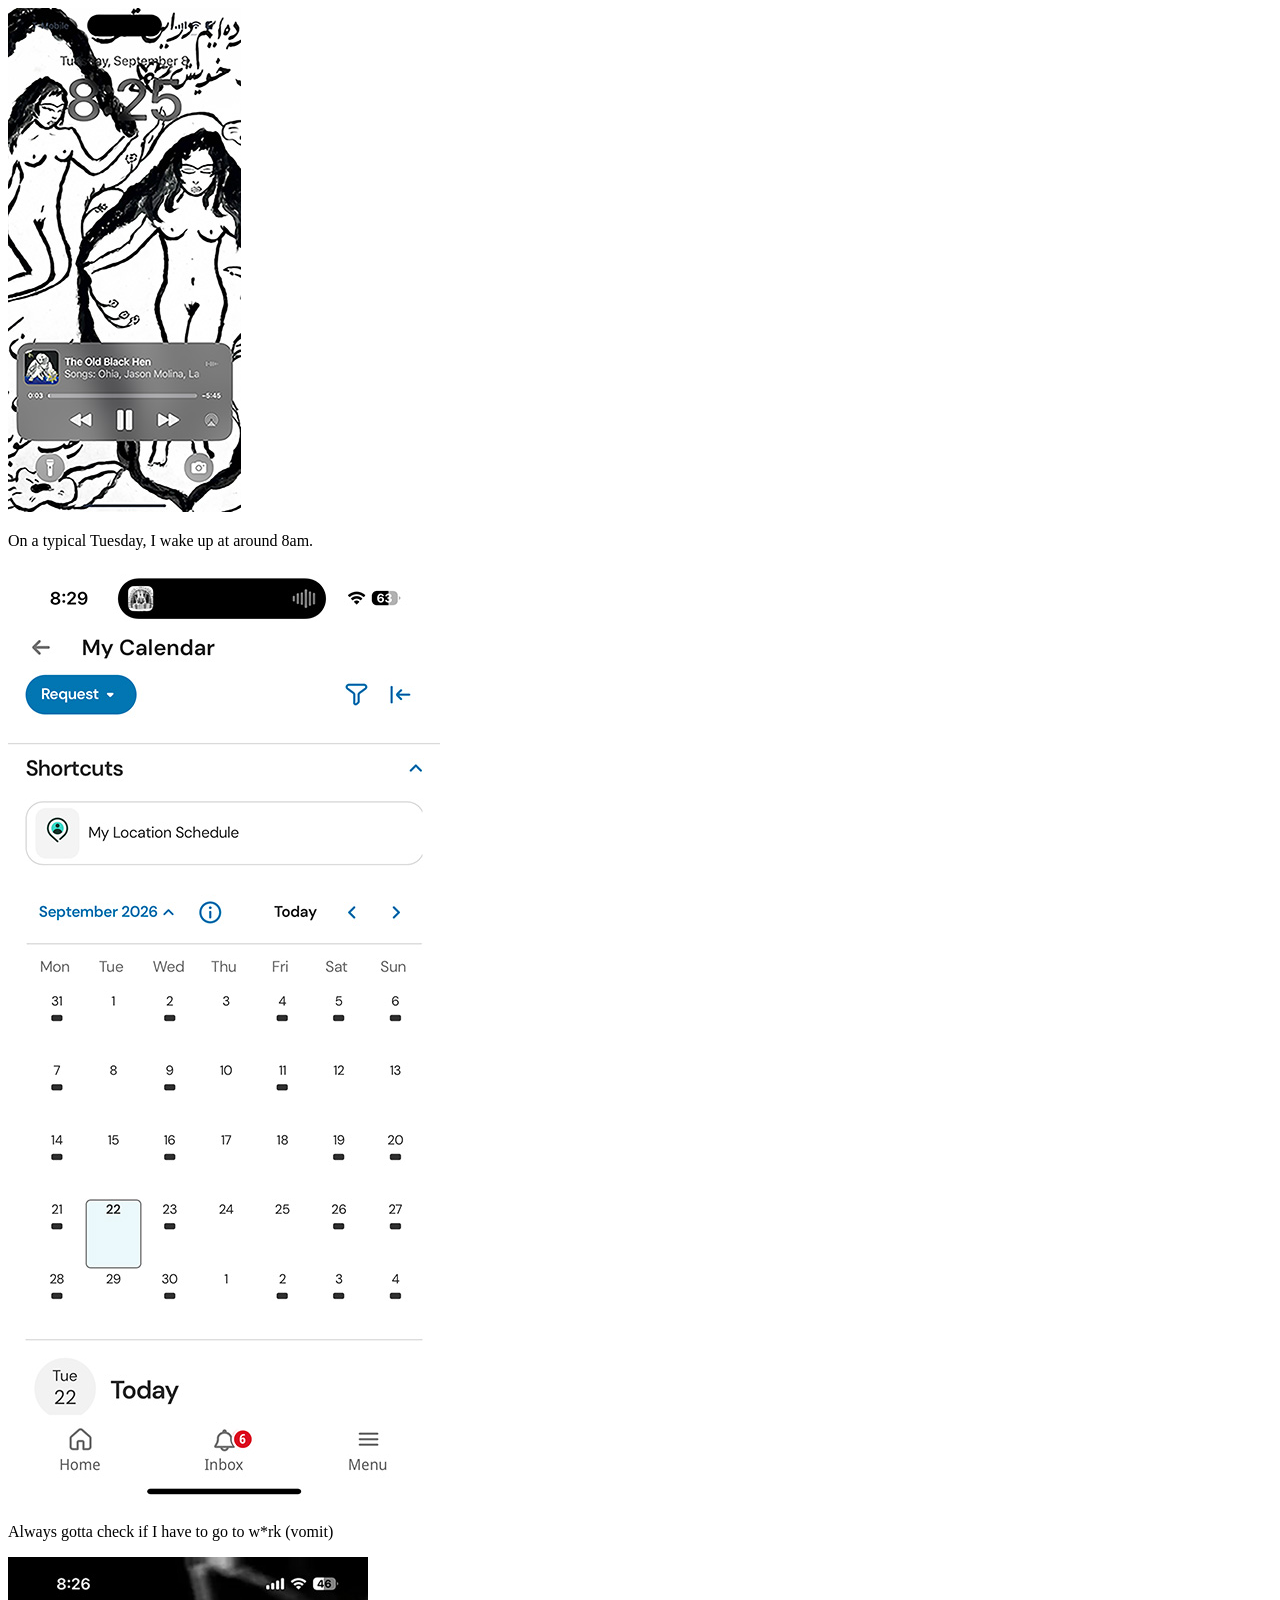
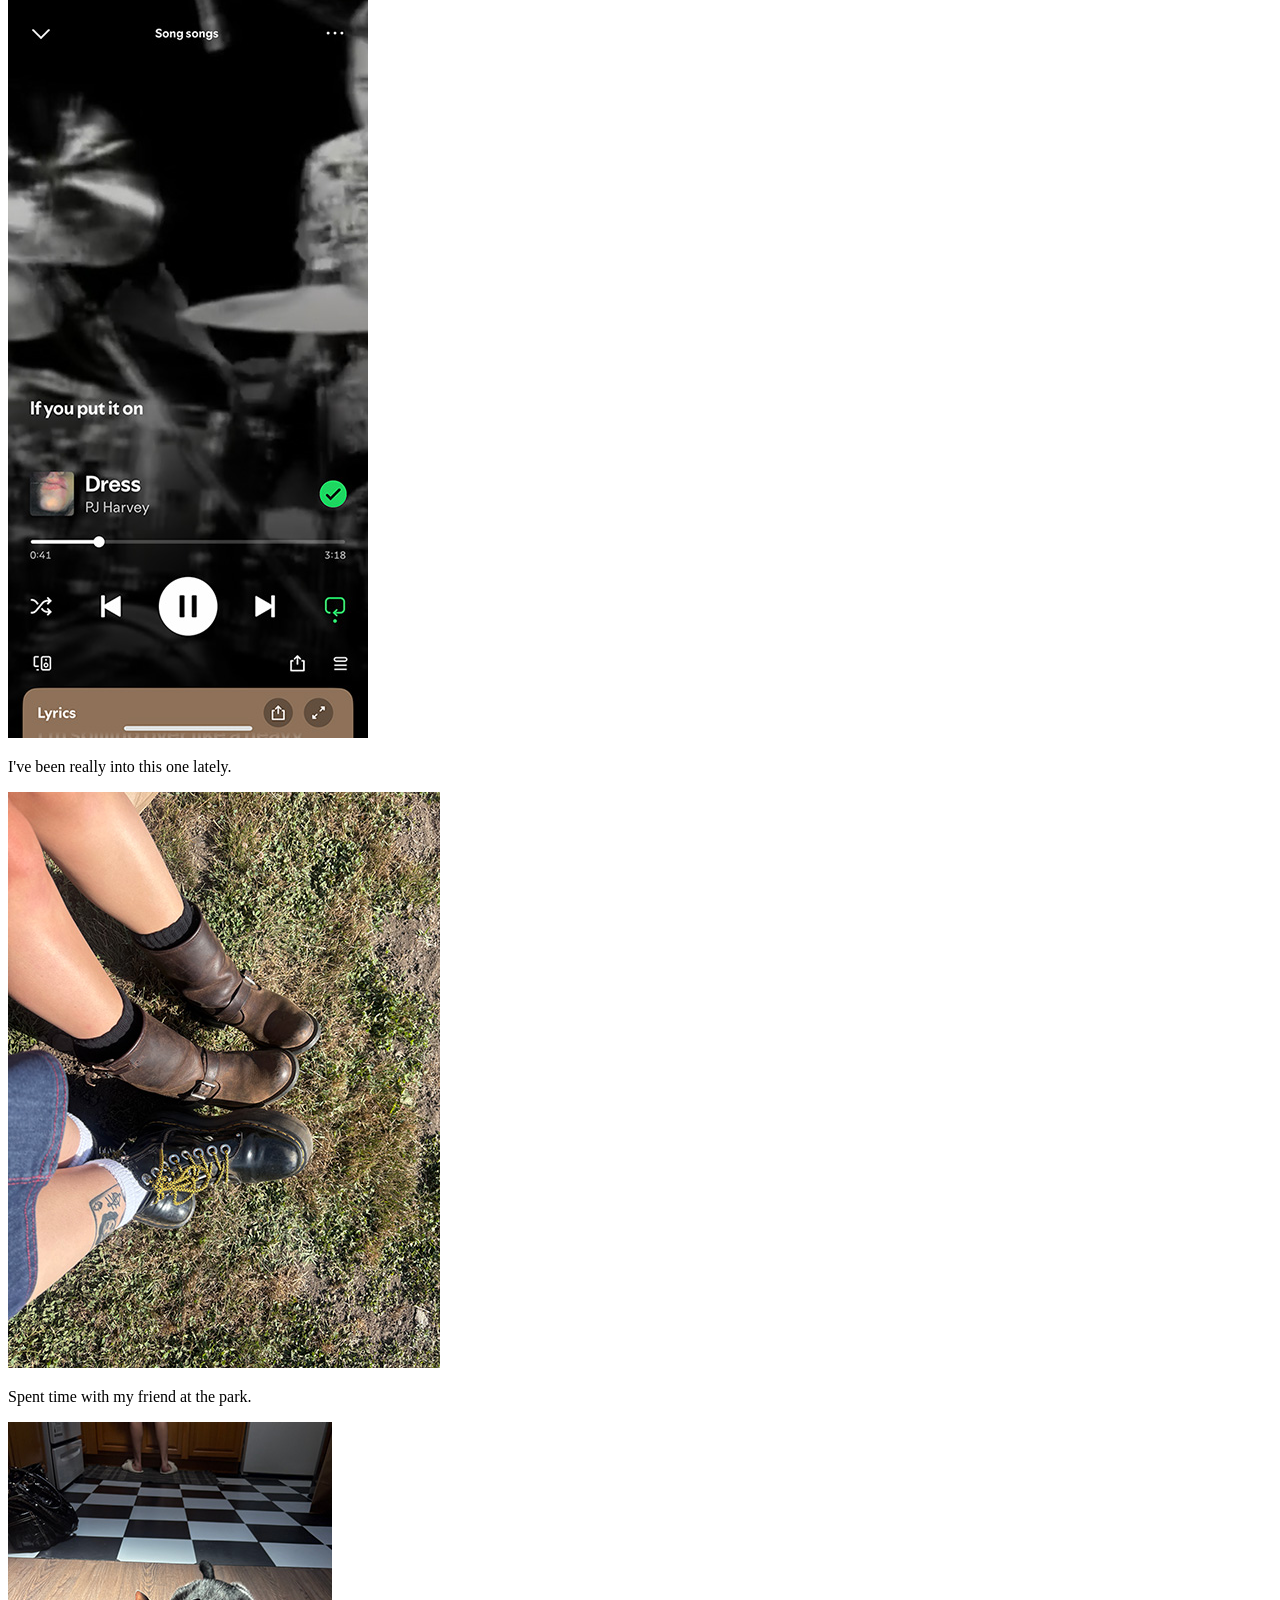
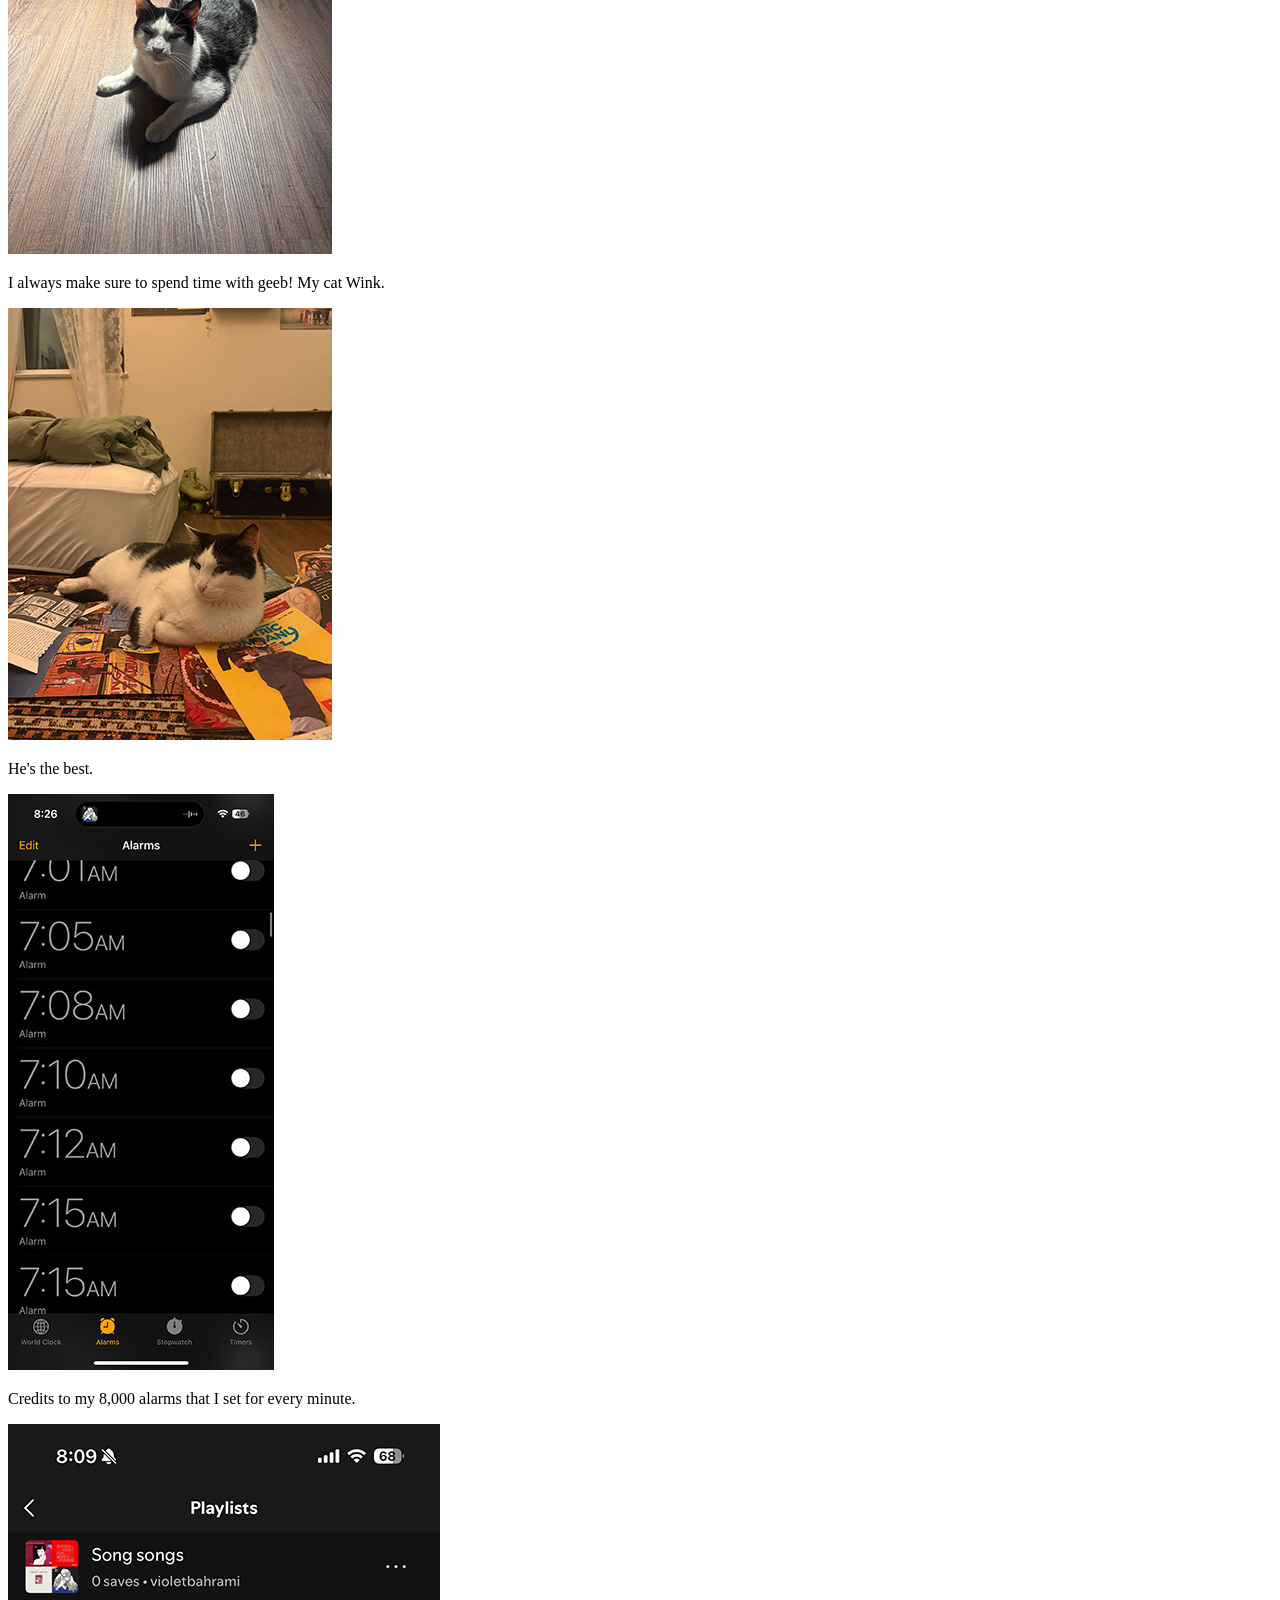
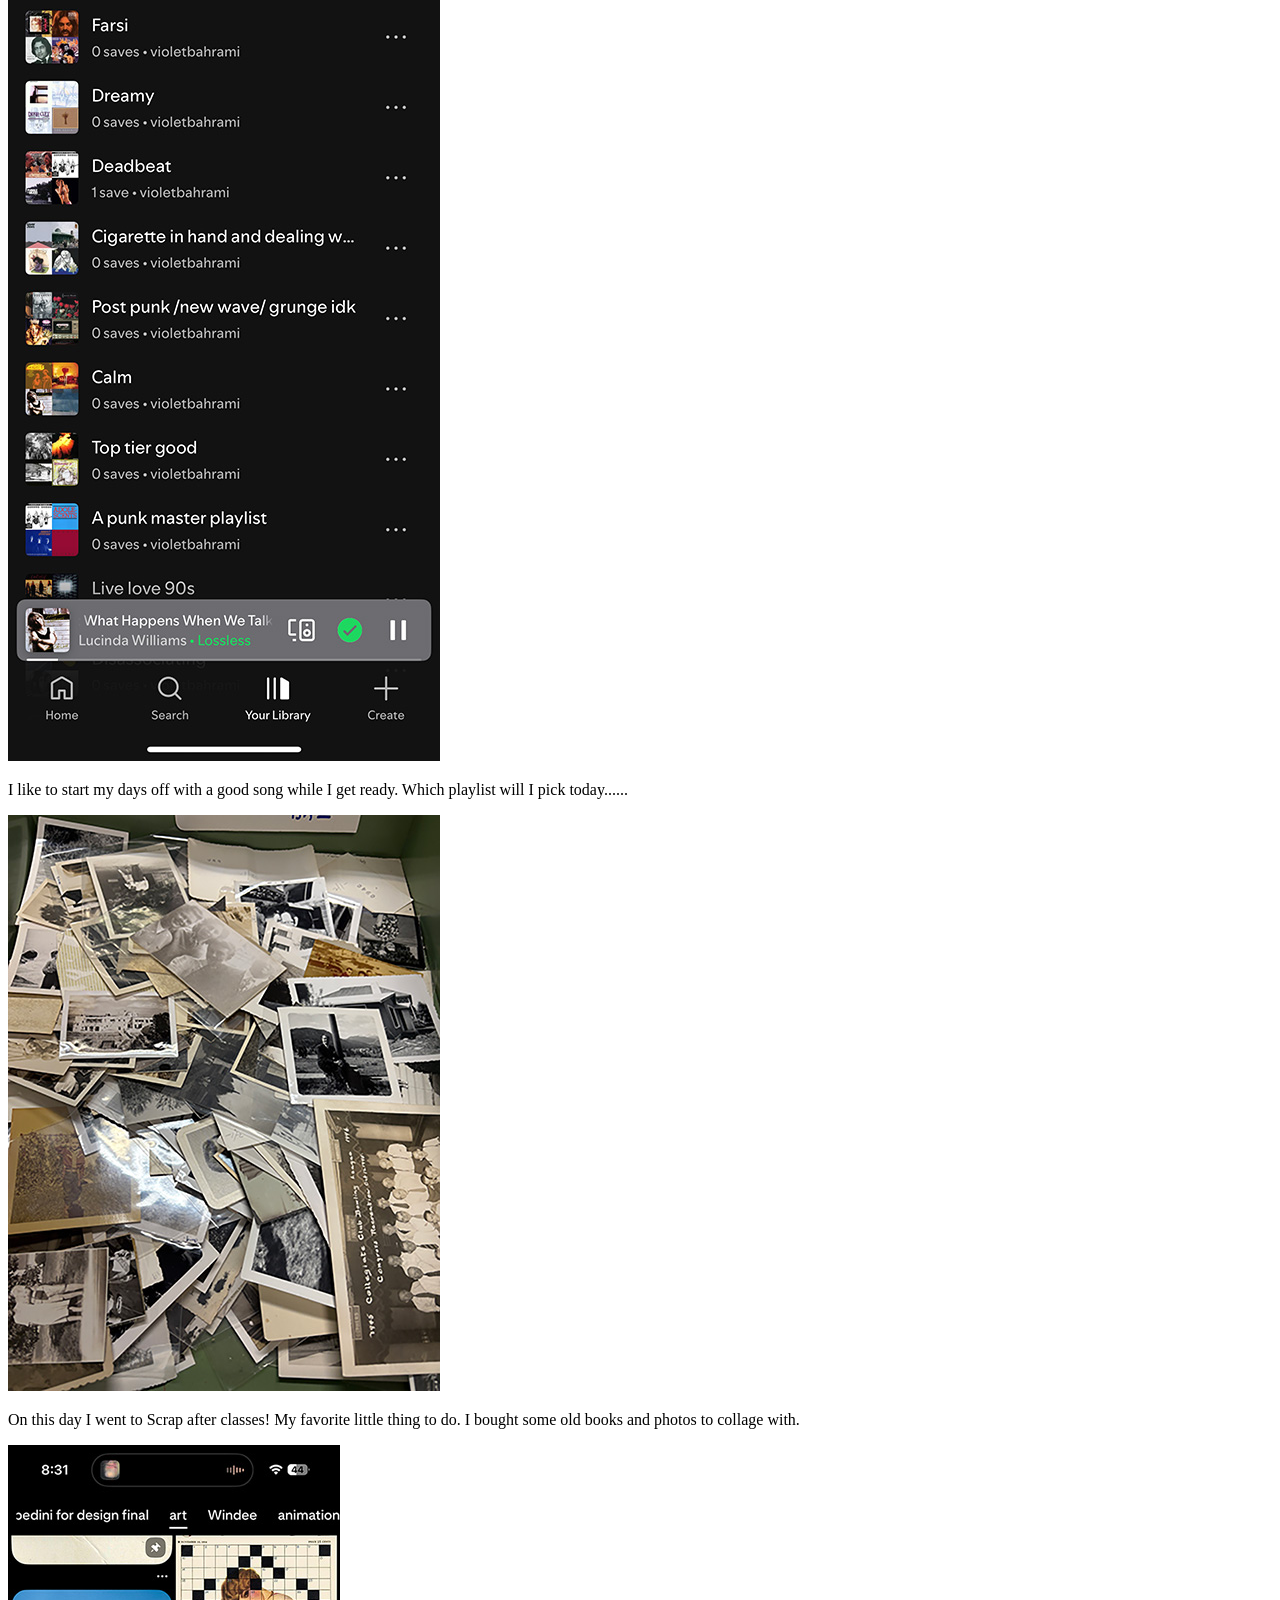
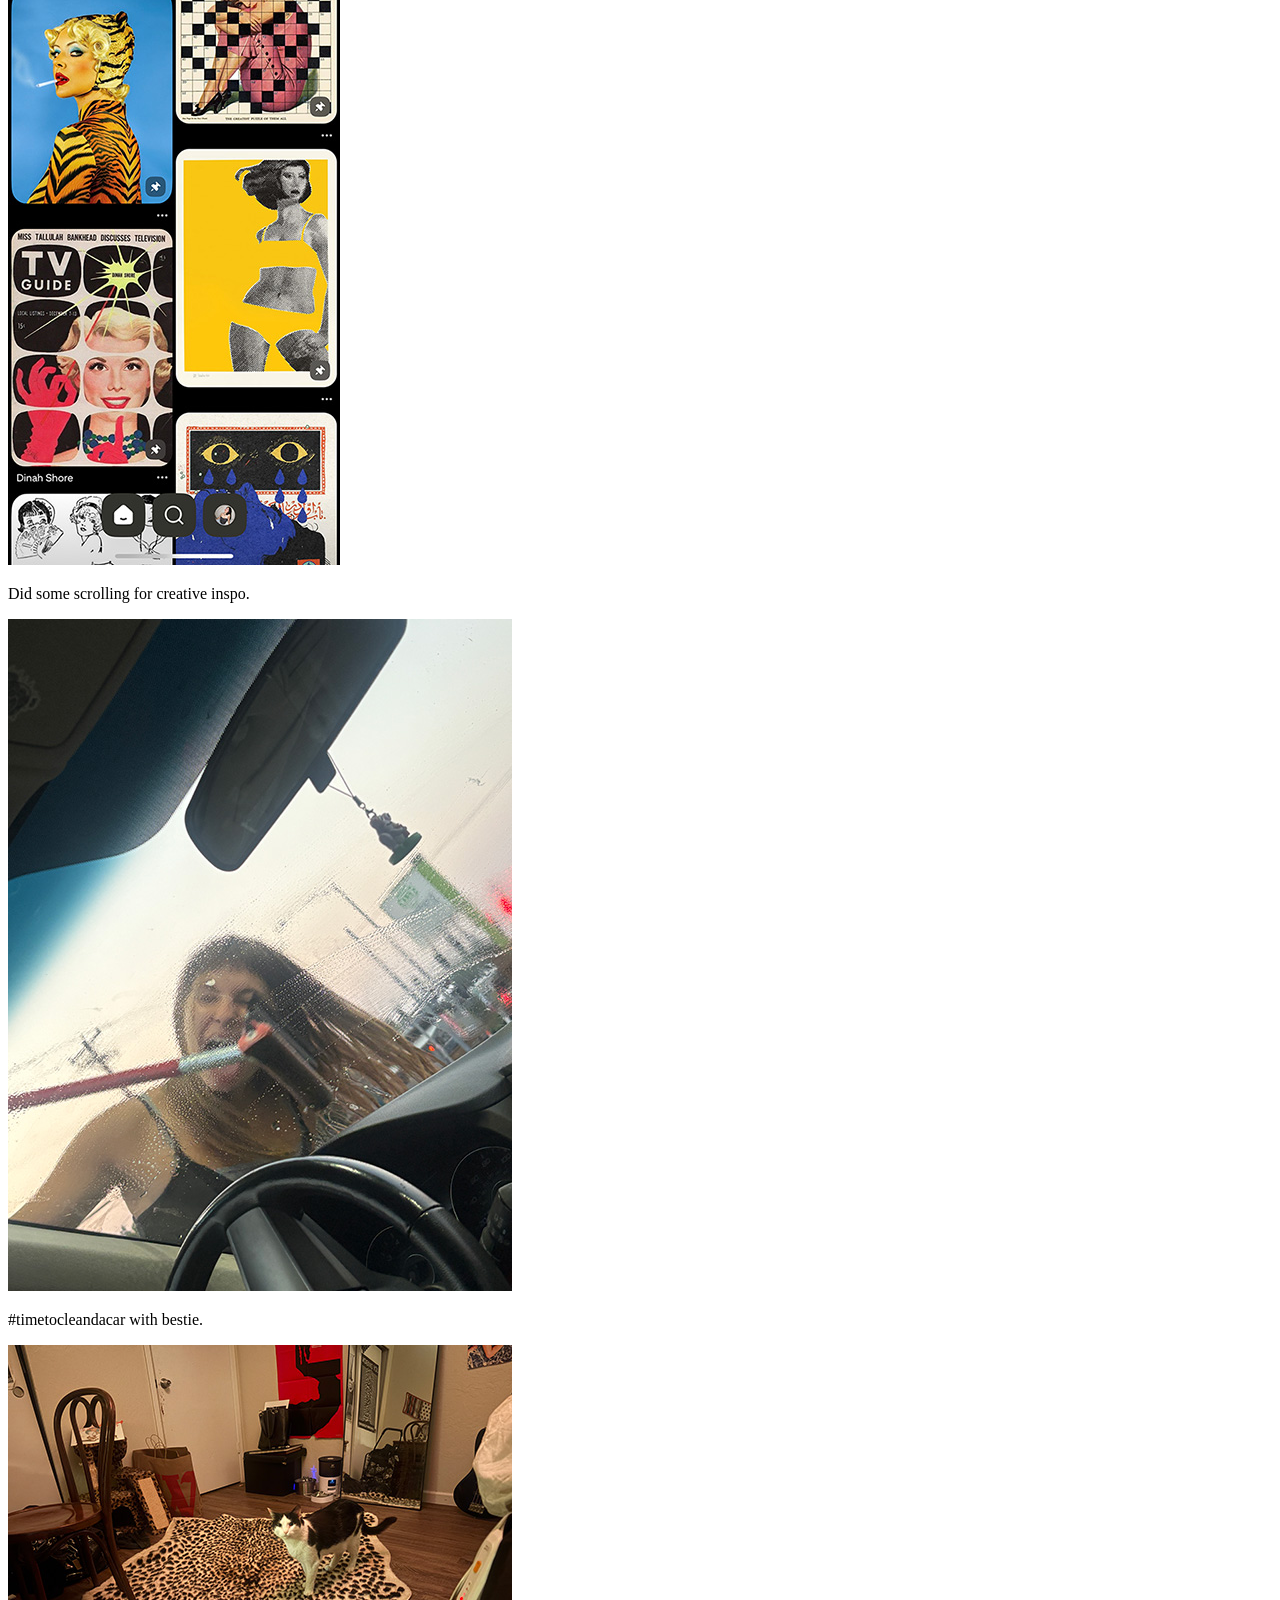
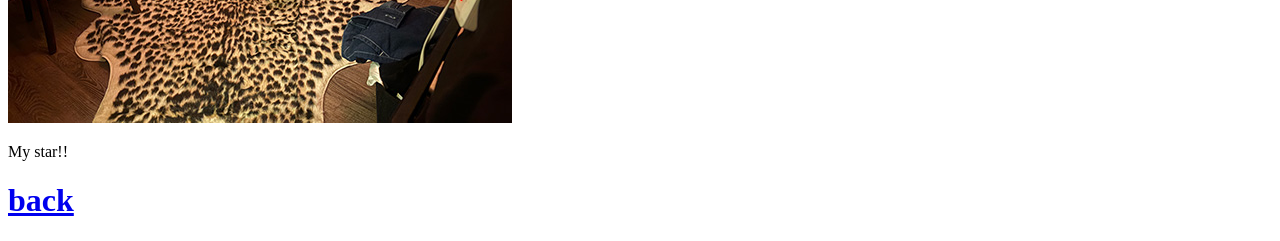
==== feed.html @ e0fbac01 "first commit copying and pasting my offline site into my first github repository" ====
<!DOCTYPE html>
<html lang="en">
<head>
    <meta charset="UTF-8">
    <meta name="viewport" content="width=device-width, initial-scale=1.0">
    <title>The Feed</title>

    <link rel="preconnect" href="https://fonts.googleapis.com">
    <link rel="preconnect" href="https://fonts.gstatic.com" crossorigin>
    <link href="https://fonts.googleapis.com/css2?family=Pirata+One&display=swap" rel="stylesheet">

    <link rel="stylesheet" href="CSS/style.css">
</head>

<body class="feed-page">

<section id="main-feed">

    <section id="left-column">

        <section>
            <img src="img/wakeup11.jpg" alt="">
            <p>On a typical Tuesday, I wake up at around 8am.</p>
        </section>

        <section>
            <img src="img/ukg.jpg" alt="">
            <p>Always gotta check if I have to go to w*rk (vomit)</p>
        </section>

        <section>
            <img src="img/pj.jpg" alt="">
            <p>I've been really into this one lately.</p>
        </section>

        <section>
            <img src="img/park.jpg" alt="">
            <p>Spent time with my friend at the park.</p>
        </section>

        <section>
            <img src="img/geeb.jpg" alt="">
            <p>I always make sure to spend time with geeb! My cat Wink.</p>
        </section>

        <section>
            <img src="img/geebtoo.jpg" alt="">
            <p>He's the best.</p>
        </section>

    </section>


    <section id="right-column">

        <section>
            <img src="img/alarmz.jpg" alt="">
            <p>Credits to my 8,000 alarms that I set for every minute.</p>
        </section>

        <section>
            <img src="img/spotify .jpg" alt="">
            <p>I like to start my days off with a good song while I get ready. Which playlist will I pick today......</p>
        </section>

        <section>
            <img src="img/scrapsmalls.jpg" alt="">
            <p>On this day I went to Scrap after classes! My favorite little thing to do. I bought some old books and photos to collage with.</p>
        </section>

        <section>
            <img src="img/smallpint.jpg" alt="">
            <p>Did some scrolling for creative inspo.</p>
        </section>

        <section>
            <img src="img/scarcar.jpg" alt="">
            <p>#timetocleandacar with bestie.</p>
        </section>

        <section>
            <img src="img/winkles.jpg" alt="">
            <p>My star!!</p>
        </section>

    </section>

</section>

<a href="index.html"><h1>back</h1></a>

</body>
</html>
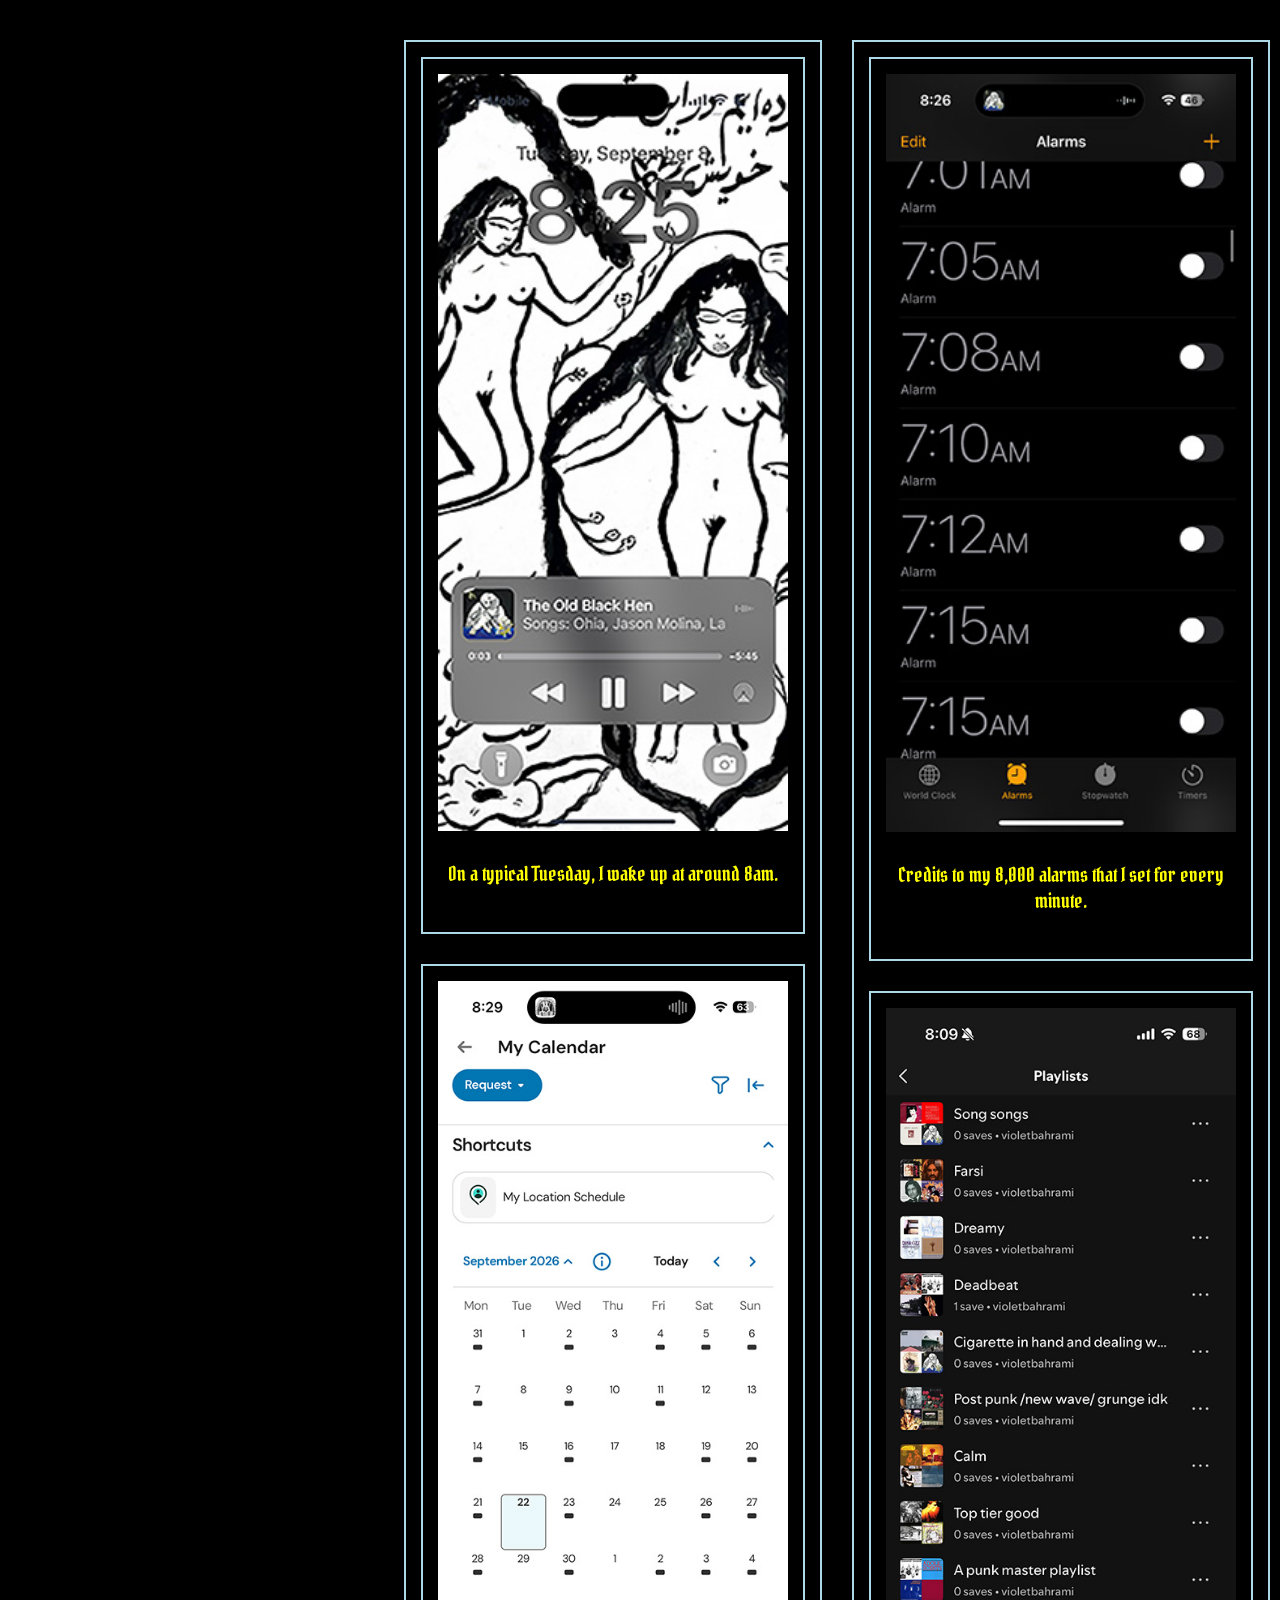
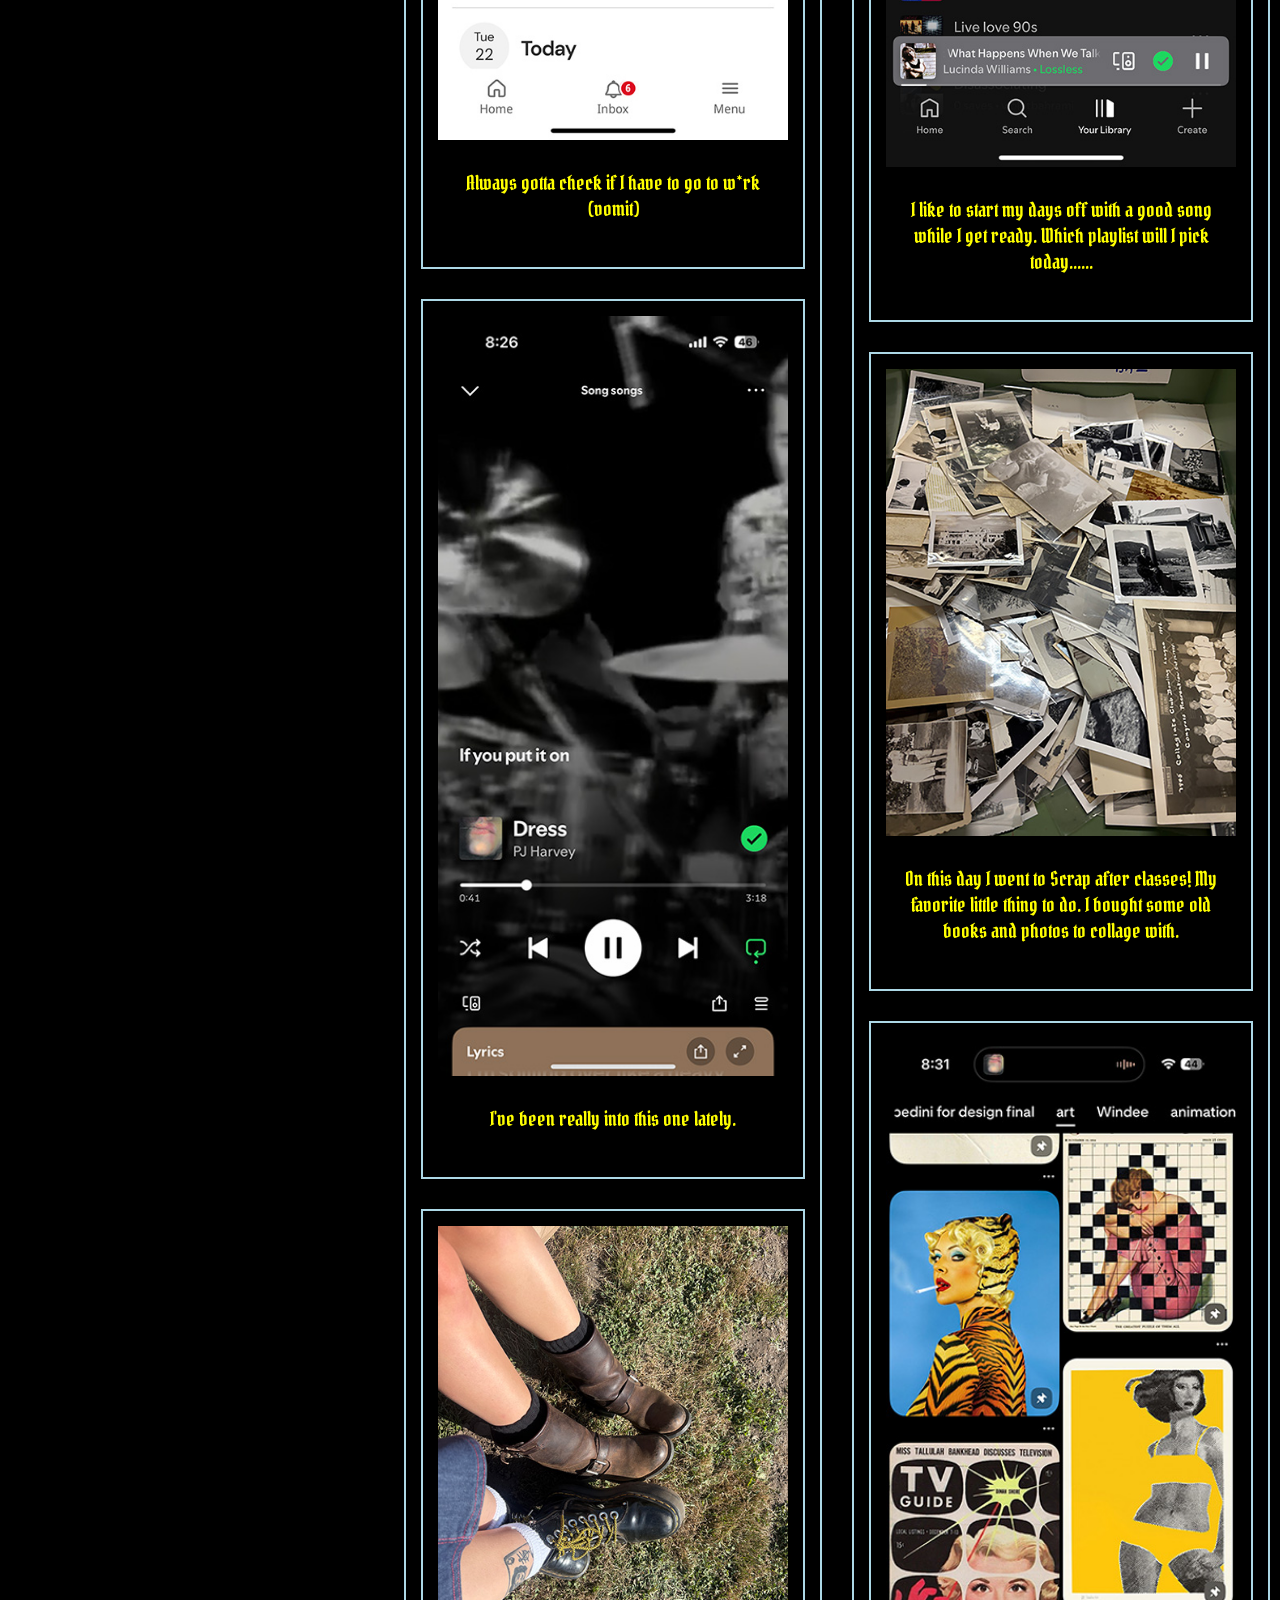
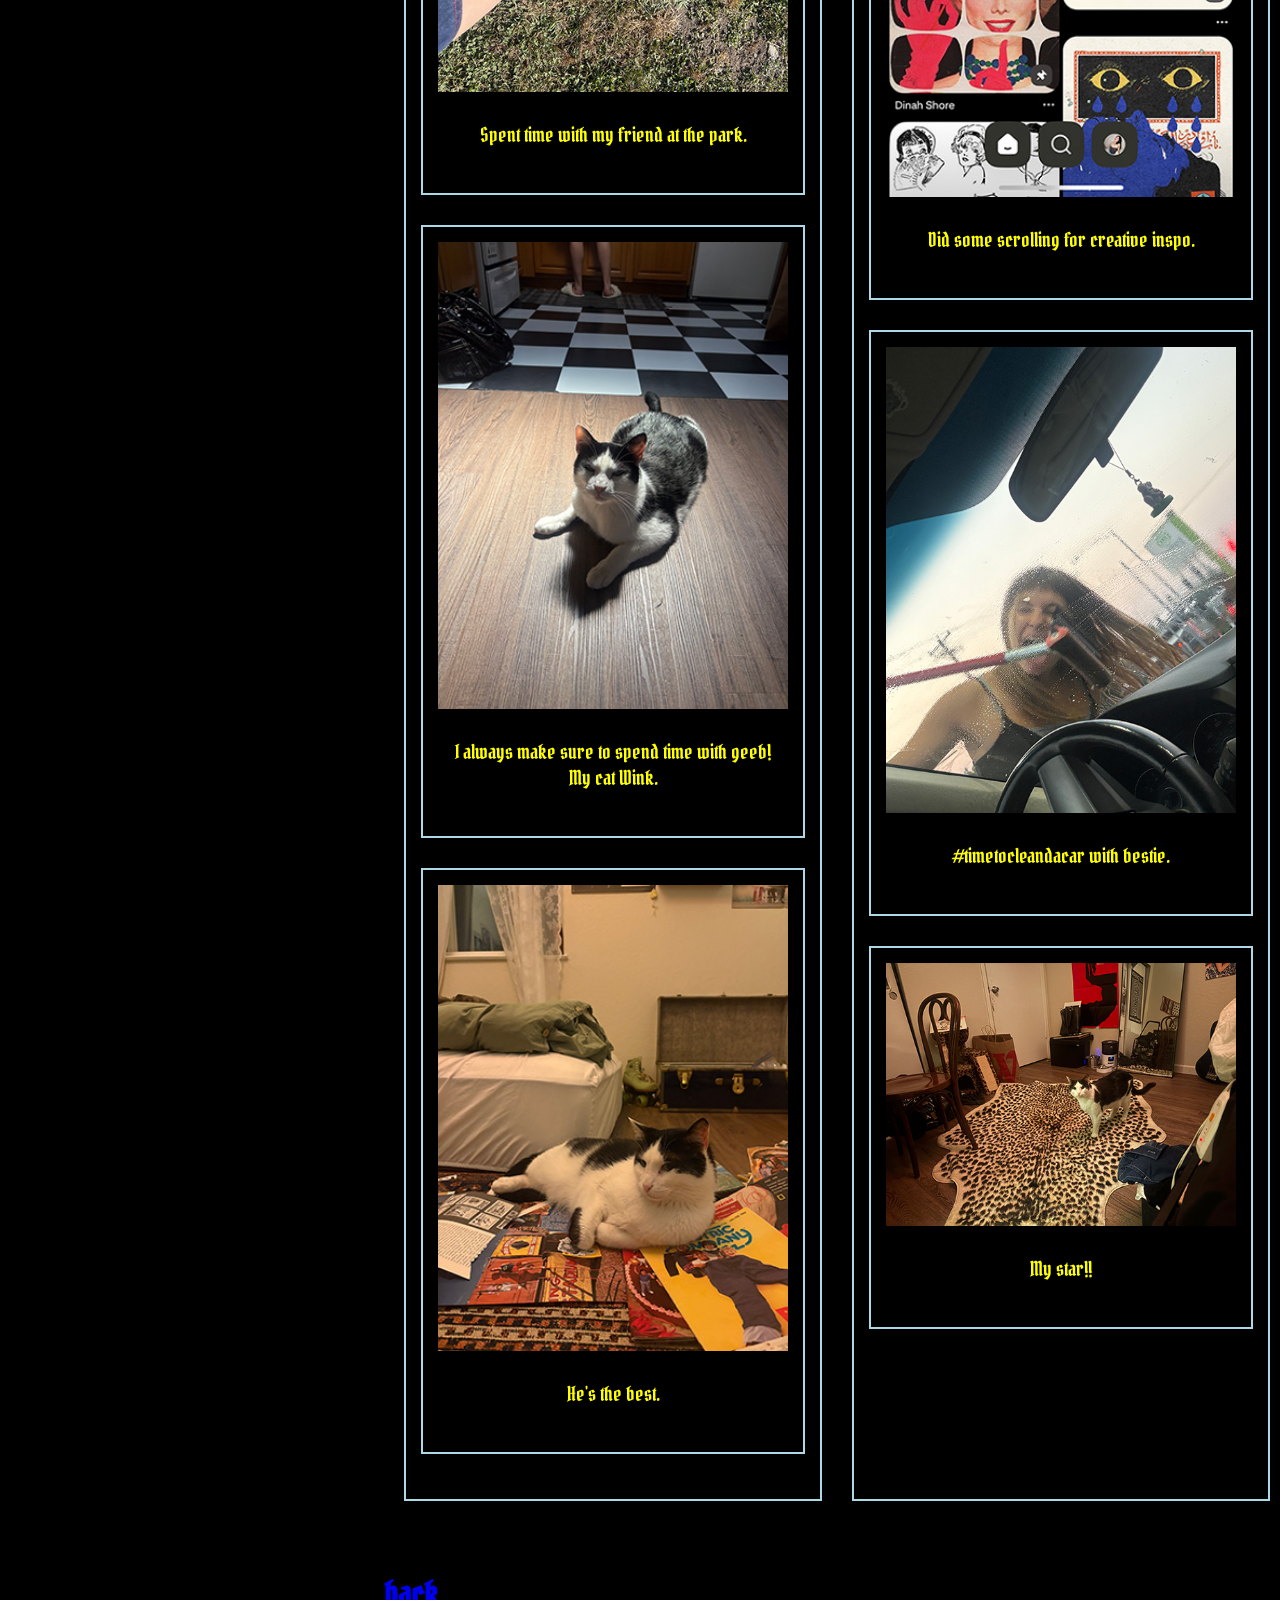
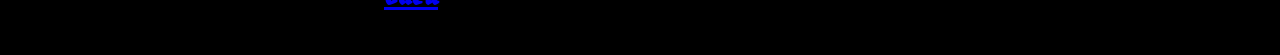
==== commit 25a6d7cd: "changing capitals" ====
--- a/feed.html
+++ b/feed.html
@@ -9,7 +9,7 @@
     <link rel="preconnect" href="https://fonts.gstatic.com" crossorigin>
     <link href="https://fonts.googleapis.com/css2?family=Pirata+One&display=swap" rel="stylesheet">
 
-    <link rel="stylesheet" href="CSS/style.css">
+    <link rel="stylesheet" href="css/style.css">
 </head>
 
 <body class="feed-page">
--- a/css/style.css
+++ b/css/style.css
@@ -0,0 +1,55 @@
+p {
+    color: yellow;
+    text-align: center;
+    font-size: 20px;
+    padding: 10px;
+}
+
+body {
+    font-family: "Pirata One", system-ui;
+    width: 40%;
+    margin: auto;
+}
+
+.index-page {
+    background-color: lightblue;
+    padding: 30px;
+}
+
+.feed-page {
+    background-color: black;
+    padding: 20px;
+}
+
+img {
+    display: block;
+    width: 350px;
+    margin: auto;
+}
+
+.intro-gif {
+    width: 150px;
+    height: auto;
+    margin: 30px auto;
+}
+
+#main-feed {
+    display: flex;
+    justify-content: space-around;
+    gap: 30px;
+    padding: 20px;
+}
+
+#left-column {
+    flex: 1;
+}
+
+#right-column {
+    flex: 2;
+}
+
+#main-feed section {
+    margin-bottom: 30px;
+    padding: 15px;
+    border: 2px solid lightblue;
+}
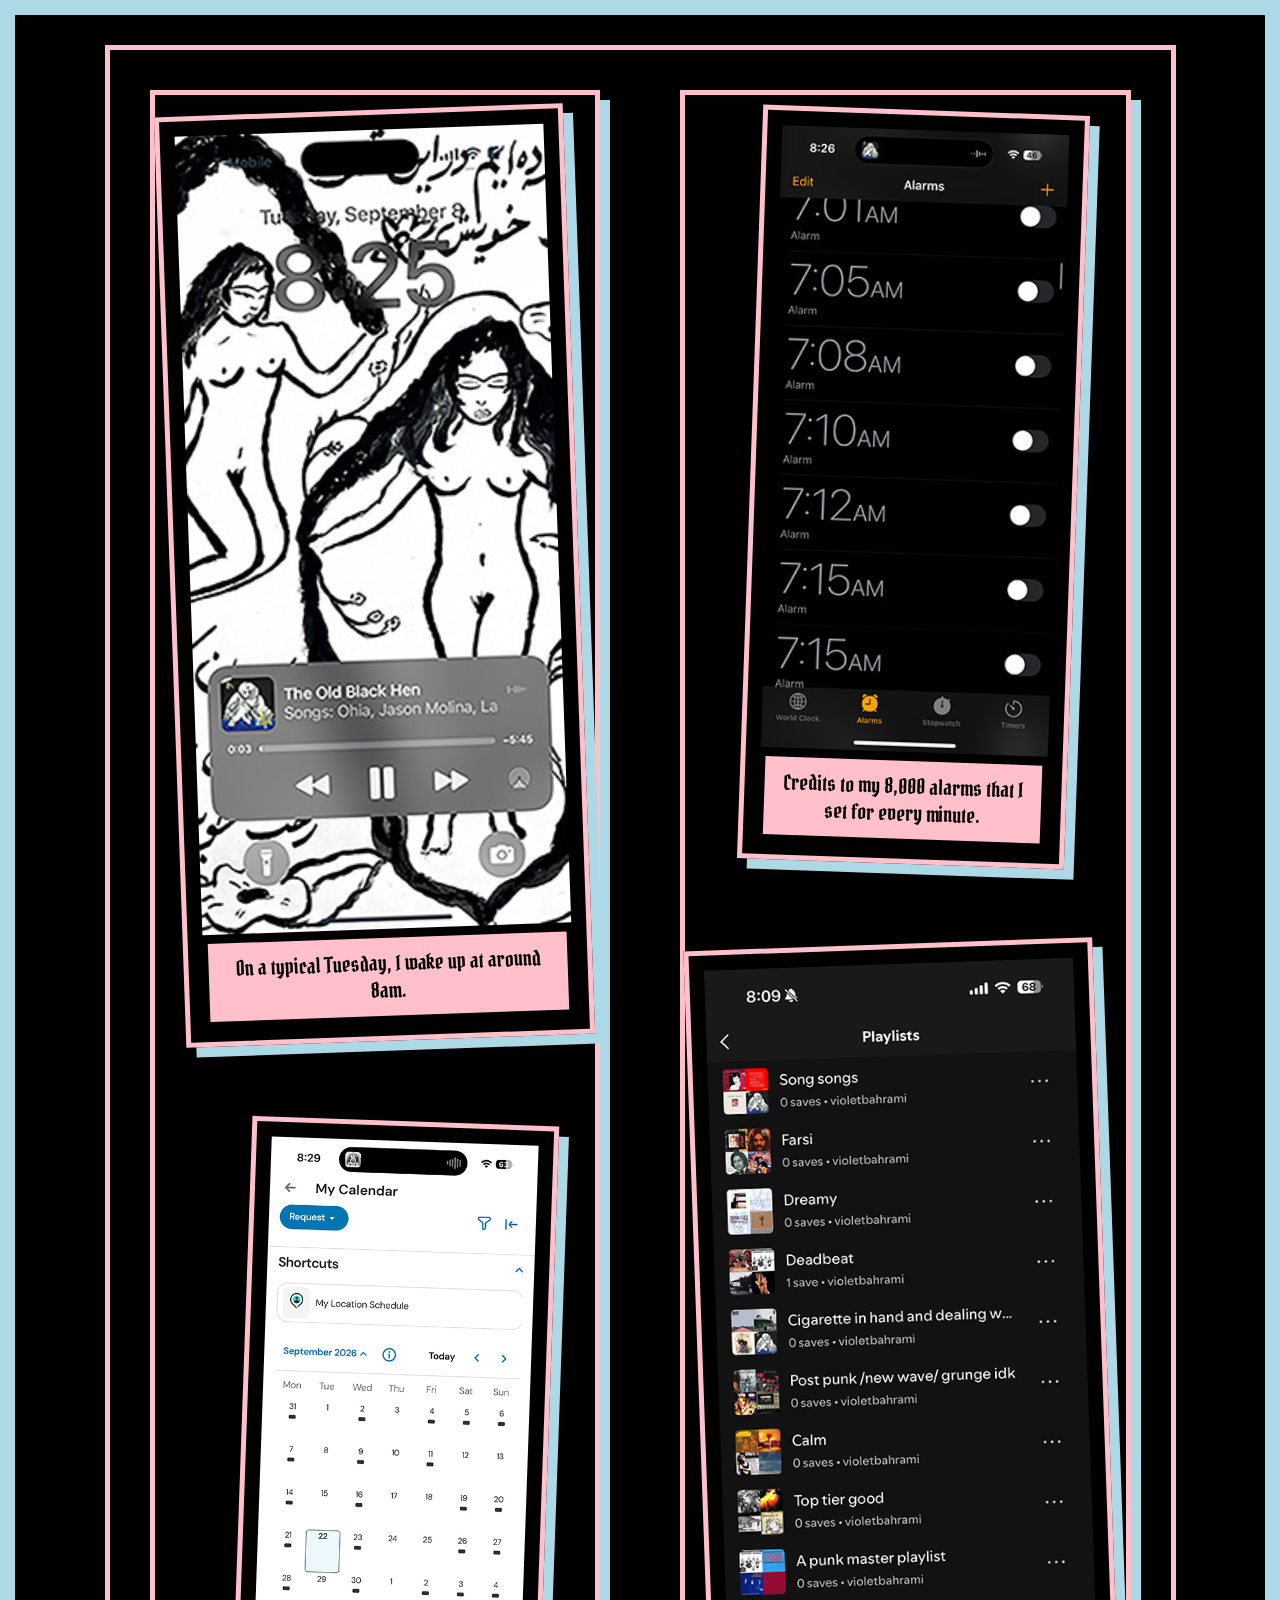
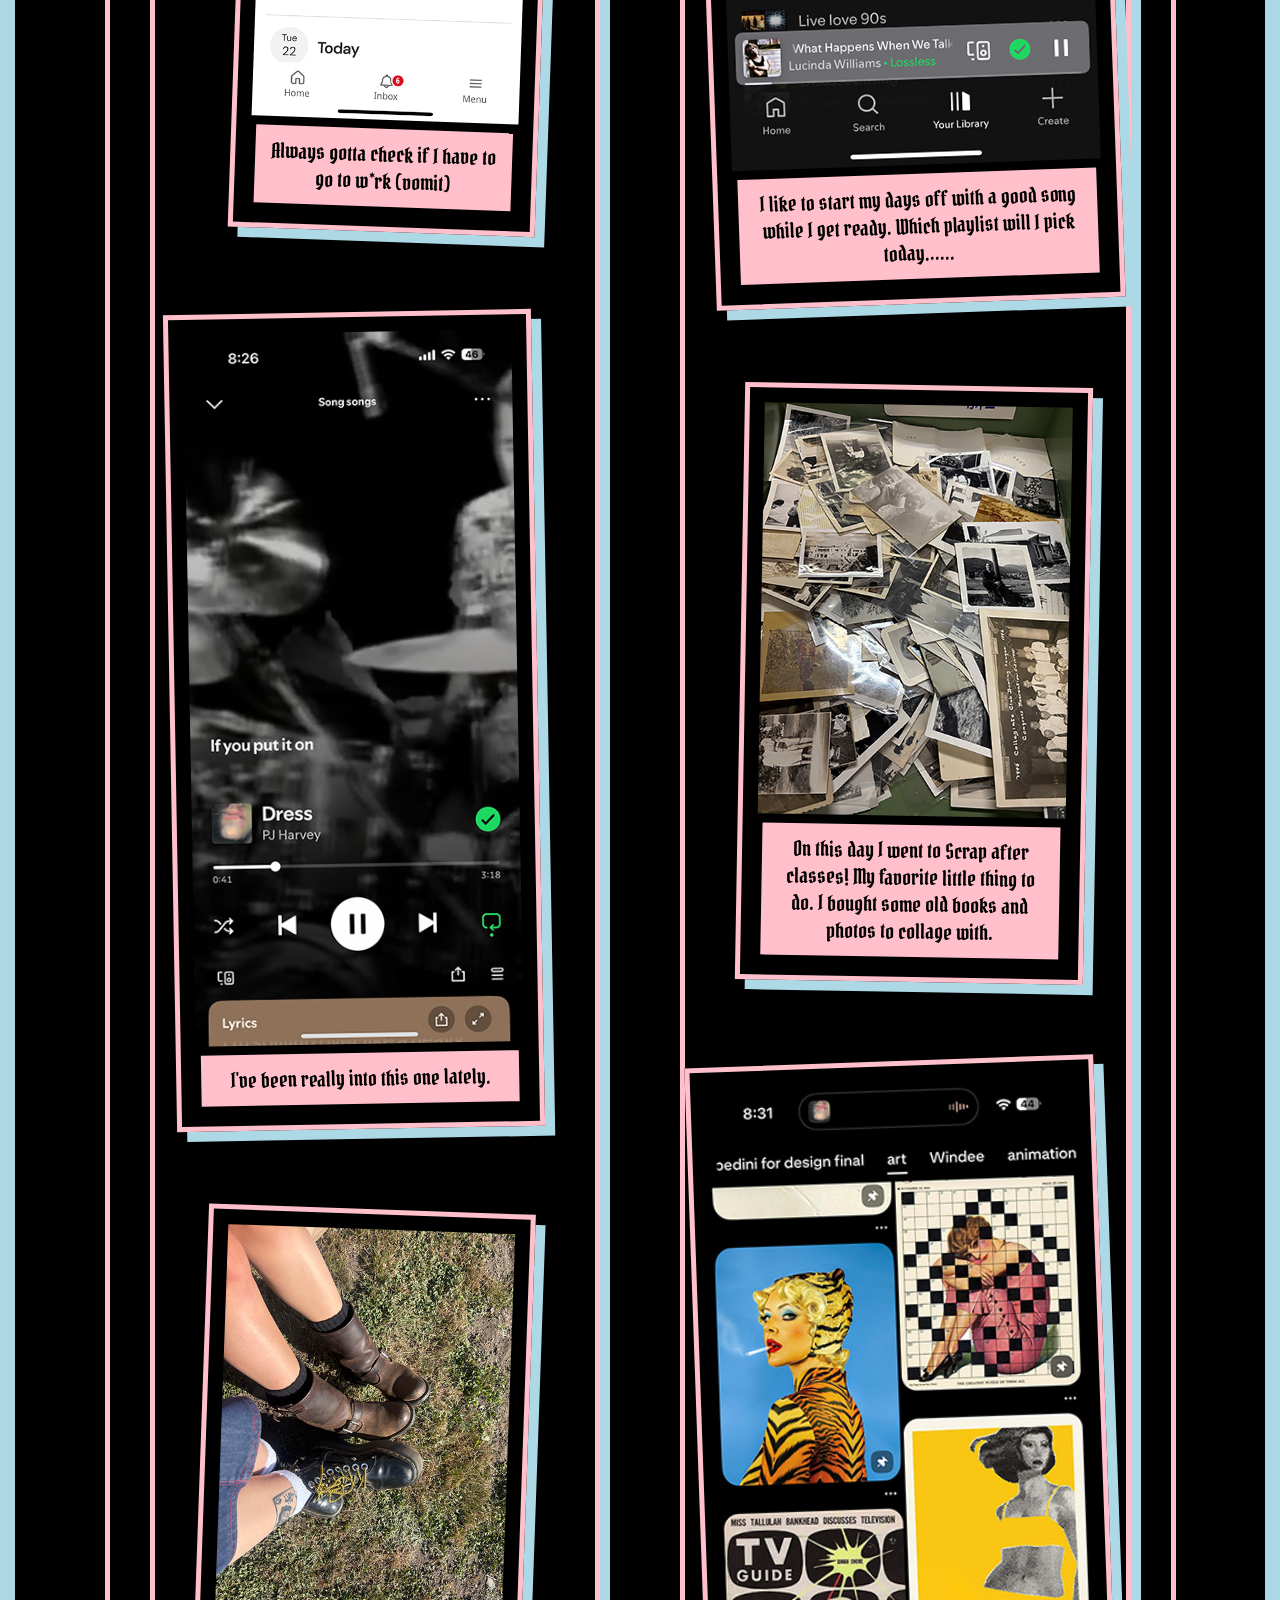
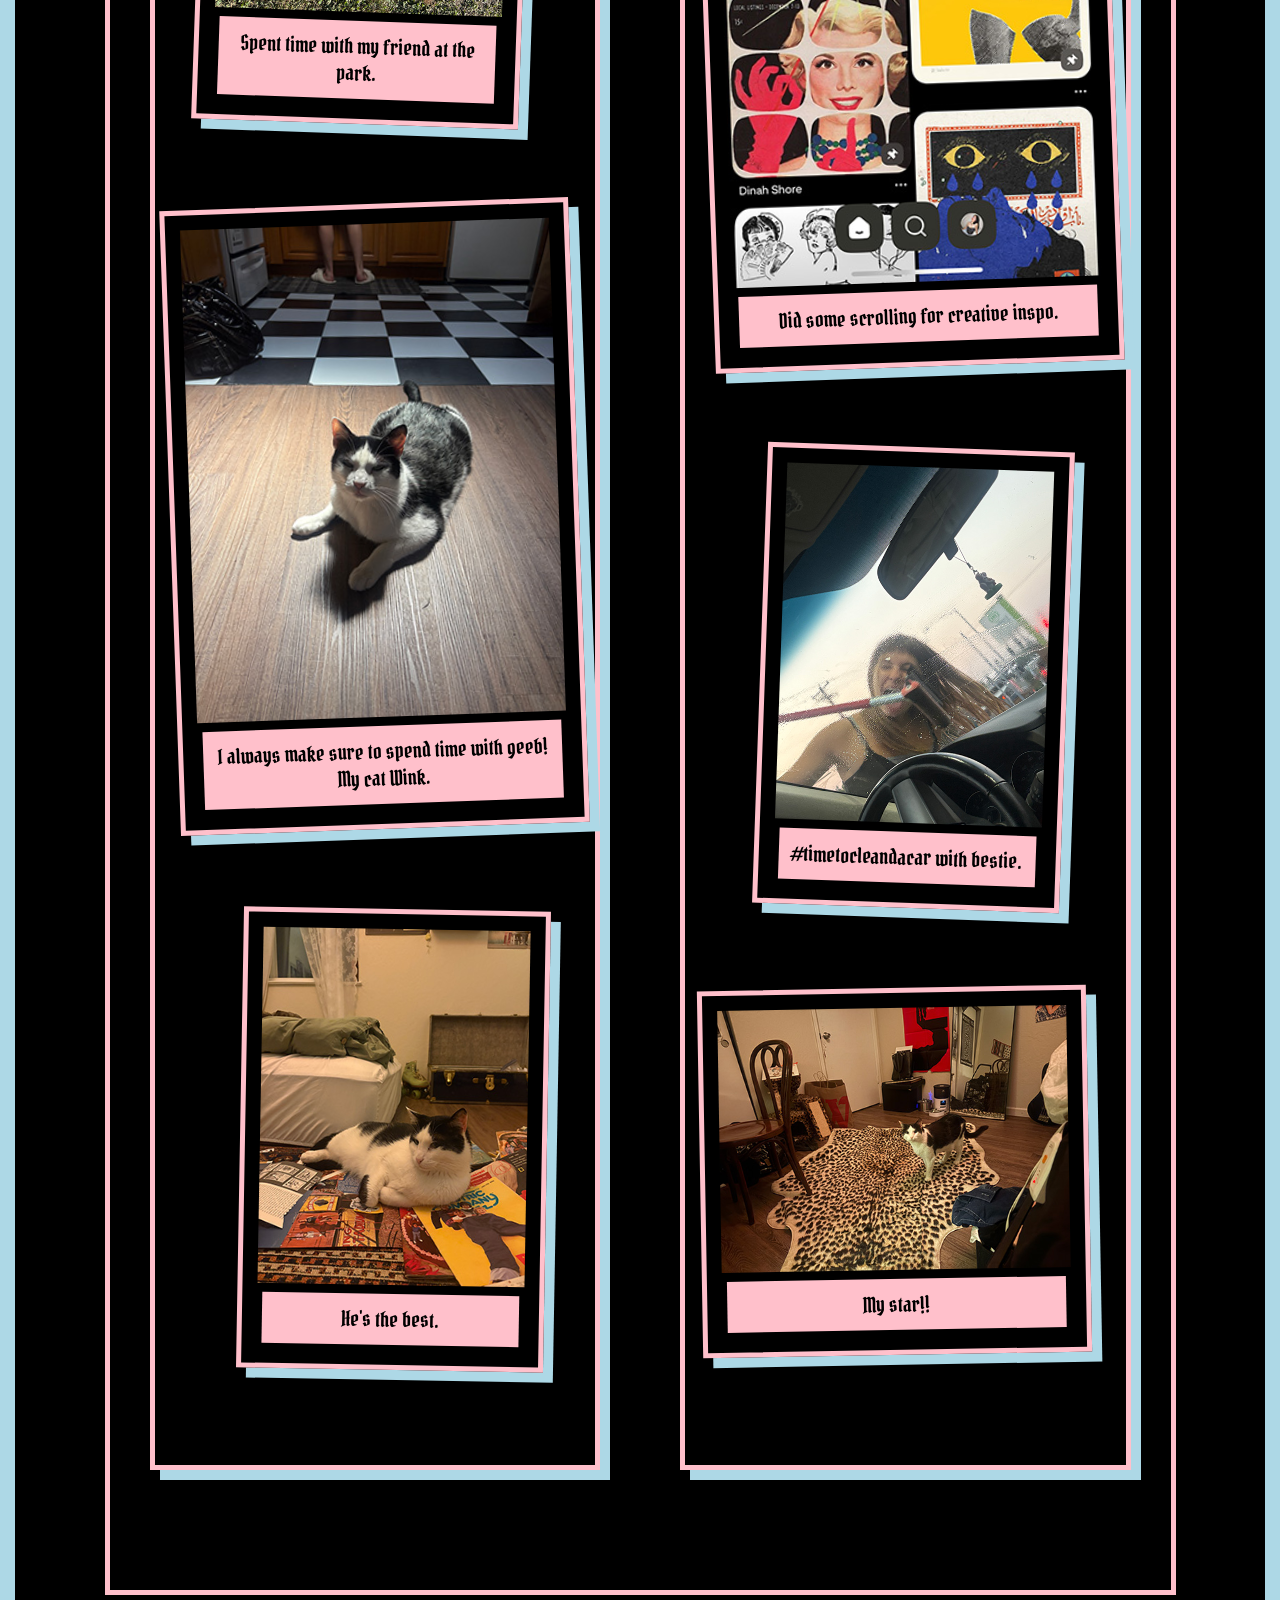
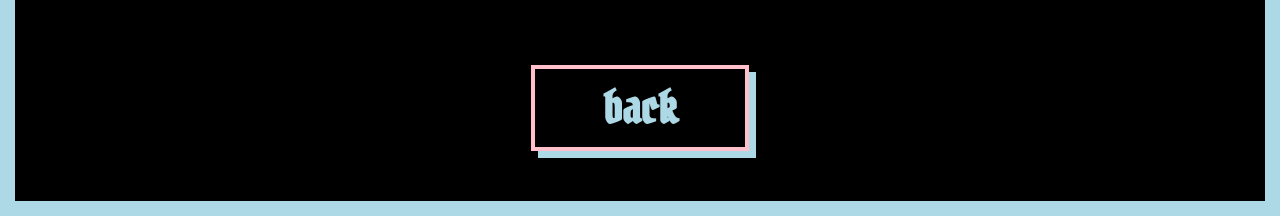
==== commit 246c052a: "css touchups" ====
--- a/feed.html
+++ b/feed.html
@@ -50,7 +50,6 @@
 
     </section>
 
-
     <section id="right-column">
 
         <section>
--- a/css/style.css
+++ b/css/style.css
@@ -7,49 +7,200 @@
 
 body {
     font-family: "Pirata One", system-ui;
-    width: 40%;
-    margin: auto;
+    margin: 0;
 }
 
 .index-page {
-    background-color: lightblue;
+    background-color: black;
     padding: 30px;
+    border: 15px solid pink;
+    min-height: 100vh;
+    box-sizing: border-box;
+}
+
+.index-page h1 {
+    color: lightblue;
+    font-size: 100px;
+    text-align: center;
+}
+
+.index-page a {
+    display: flex;
+    justify-content: center;
+    width: 100%;
+}
+
+.index-page a img {
+    width: 350px !important;
+    height: auto;
+    margin: 50px 0 !important;
 }
 
 .feed-page {
     background-color: black;
-    padding: 20px;
-}
-
-img {
-    display: block;
-    width: 350px;
-    margin: auto;
-}
-
-.intro-gif {
-    width: 150px;
-    height: auto;
-    margin: 30px auto;
+    padding: 30px;
+    border: 15px solid lightblue;
+    min-height: 100vh;
+    box-sizing: border-box;
 }
 
 #main-feed {
     display: flex;
-    justify-content: space-around;
-    gap: 30px;
-    padding: 20px;
+    justify-content: space-between;
+    gap: 80px;
+    padding: 40px;
+    width: 90%;
+    margin: auto;
+    border: 5px solid pink;
+    box-sizing: border-box;
 }
 
 #left-column {
     flex: 1;
+    padding-top: 100px;
 }
 
 #right-column {
-    flex: 2;
+    flex: 1;
 }
 
 #main-feed section {
-    margin-bottom: 30px;
+    margin-bottom: 80px;
     padding: 15px;
-    border: 2px solid lightblue;
-}
+    border: 5px solid pink;
+    background-color: black;
+    box-shadow: 10px 10px 0 lightblue;
+}
+
+#main-feed section img {
+    width: 100%;
+}
+
+#main-feed section p {
+    font-size: 21px;
+    margin: 5px;
+    background-color: pink;
+    color: black;
+    padding: 12px;
+}
+
+#left-column section:nth-child(1) {
+    width: 90%;
+}
+
+#left-column section:nth-child(2) {
+    width: 65%;
+    margin-left: 70px;
+}
+
+#left-column section:nth-child(3) {
+    width: 80%;
+}
+
+#left-column section:nth-child(4) {
+    width: 70%;
+    margin-left: 30px;
+}
+
+#left-column section:nth-child(5) {
+    width: 90%;
+}
+
+#left-column section:nth-child(6) {
+    width: 65%;
+    margin-left: 70px;
+}
+
+#right-column section:nth-child(1) {
+    width: 70%;
+    margin-left: 50px;
+}
+
+#right-column section:nth-child(2) {
+    width: 90%;
+}
+
+#right-column section:nth-child(3) {
+    width: 75%;
+    margin-left: 40px;
+}
+
+#right-column section:nth-child(4) {
+    width: 90%;
+}
+
+#right-column section:nth-child(5) {
+    width: 65%;
+    margin-left: 60px;
+}
+
+#right-column section:nth-child(6) {
+    width: 85%;
+}
+
+#left-column section:nth-child(1) {
+    transform: rotate(-2deg);
+}
+
+#left-column section:nth-child(2) {
+    transform: rotate(2deg);
+}
+
+#left-column section:nth-child(3) {
+    transform: rotate(-1deg);
+}
+
+#left-column section:nth-child(4) {
+    transform: rotate(2deg);
+}
+
+#left-column section:nth-child(5) {
+    transform: rotate(-2deg);
+}
+
+#left-column section:nth-child(6) {
+    transform: rotate(1deg);
+}
+
+#right-column section:nth-child(1) {
+    transform: rotate(2deg);
+}
+
+#right-column section:nth-child(2) {
+    transform: rotate(-2deg);
+}
+
+#right-column section:nth-child(3) {
+    transform: rotate(1deg);
+}
+
+#right-column section:nth-child(4) {
+    transform: rotate(-2deg);
+}
+
+#right-column section:nth-child(5) {
+    transform: rotate(2deg);
+}
+
+#right-column section:nth-child(6) {
+    transform: rotate(-1deg);
+}
+
+a {
+    color: lightblue;
+    text-decoration: none;
+}
+
+a h1 {
+    text-align: center;
+    font-size: 45px;
+    margin: 70px auto 20px;
+    border: 4px solid pink;
+    padding: 10px 30px;
+    width: 150px;
+    box-shadow: 7px 7px 0 lightblue;
+}
+
+a h1:hover {
+    color: yellow;
+}
